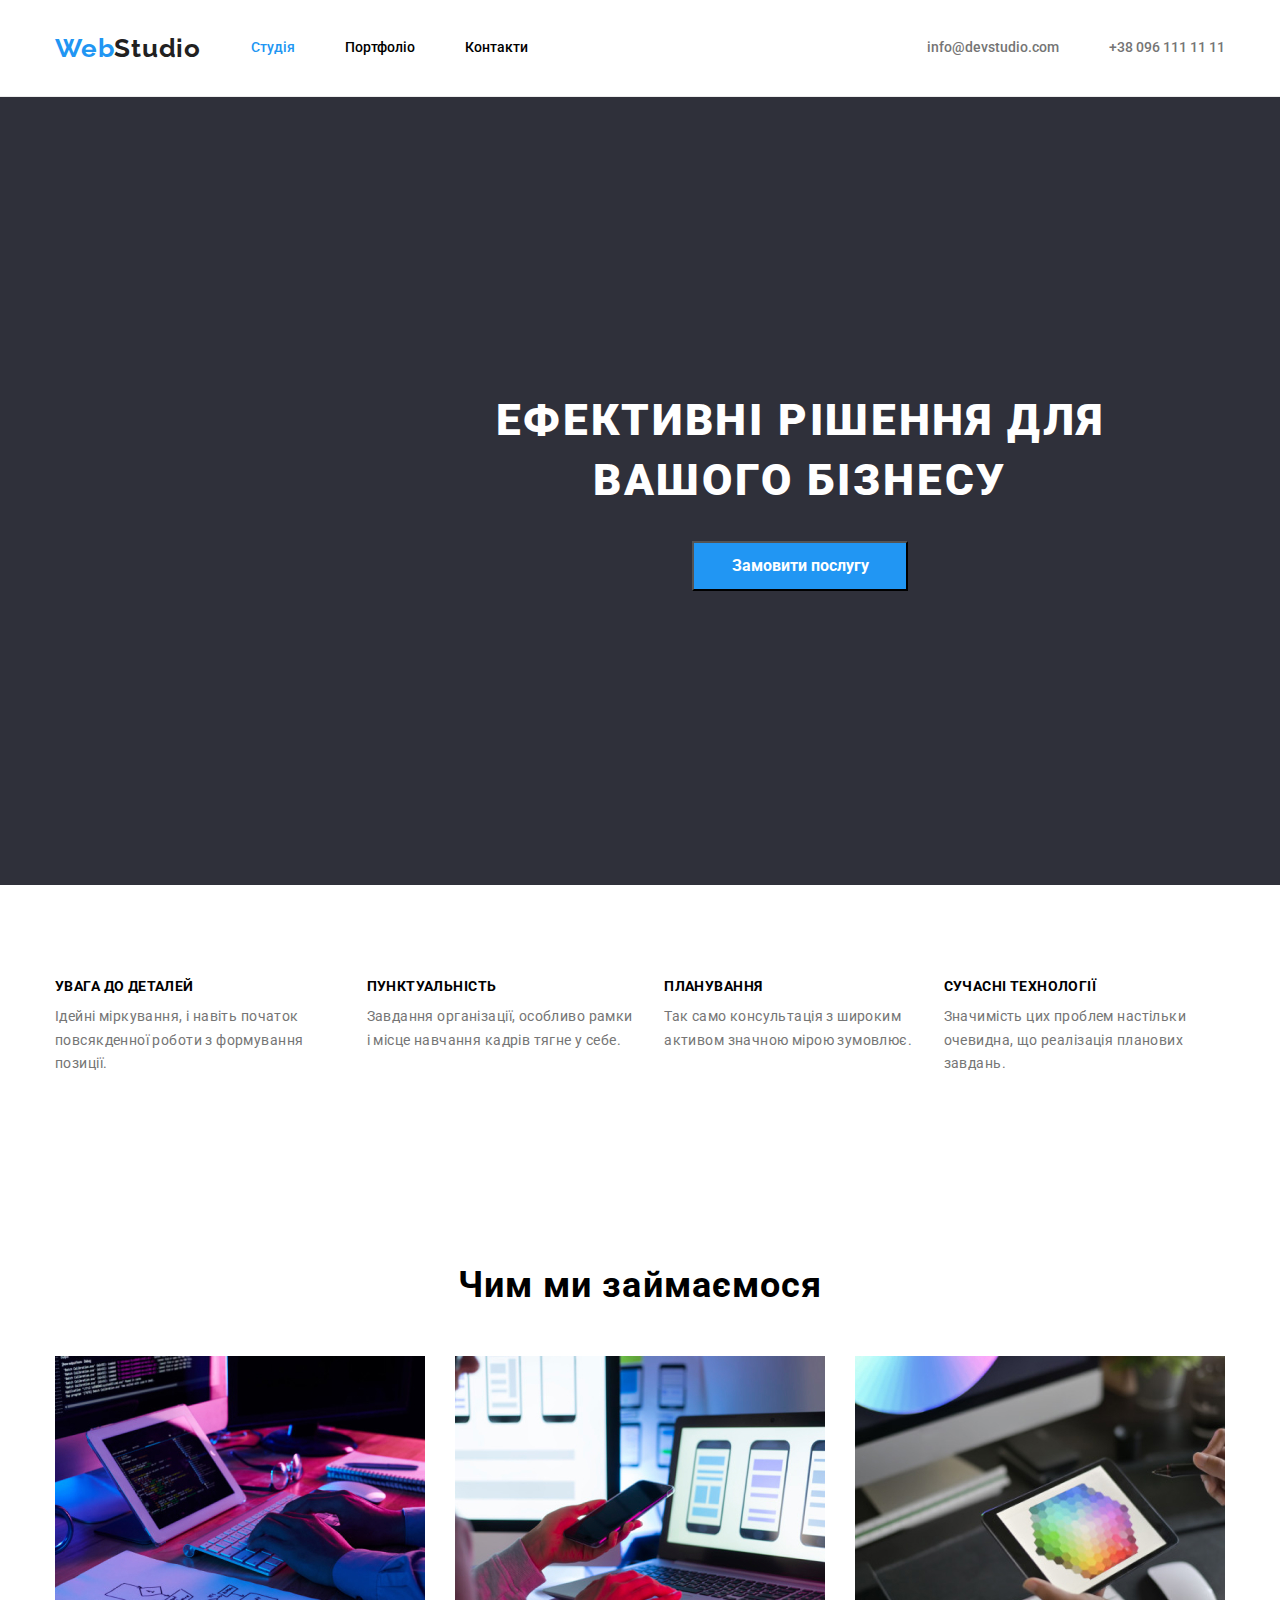
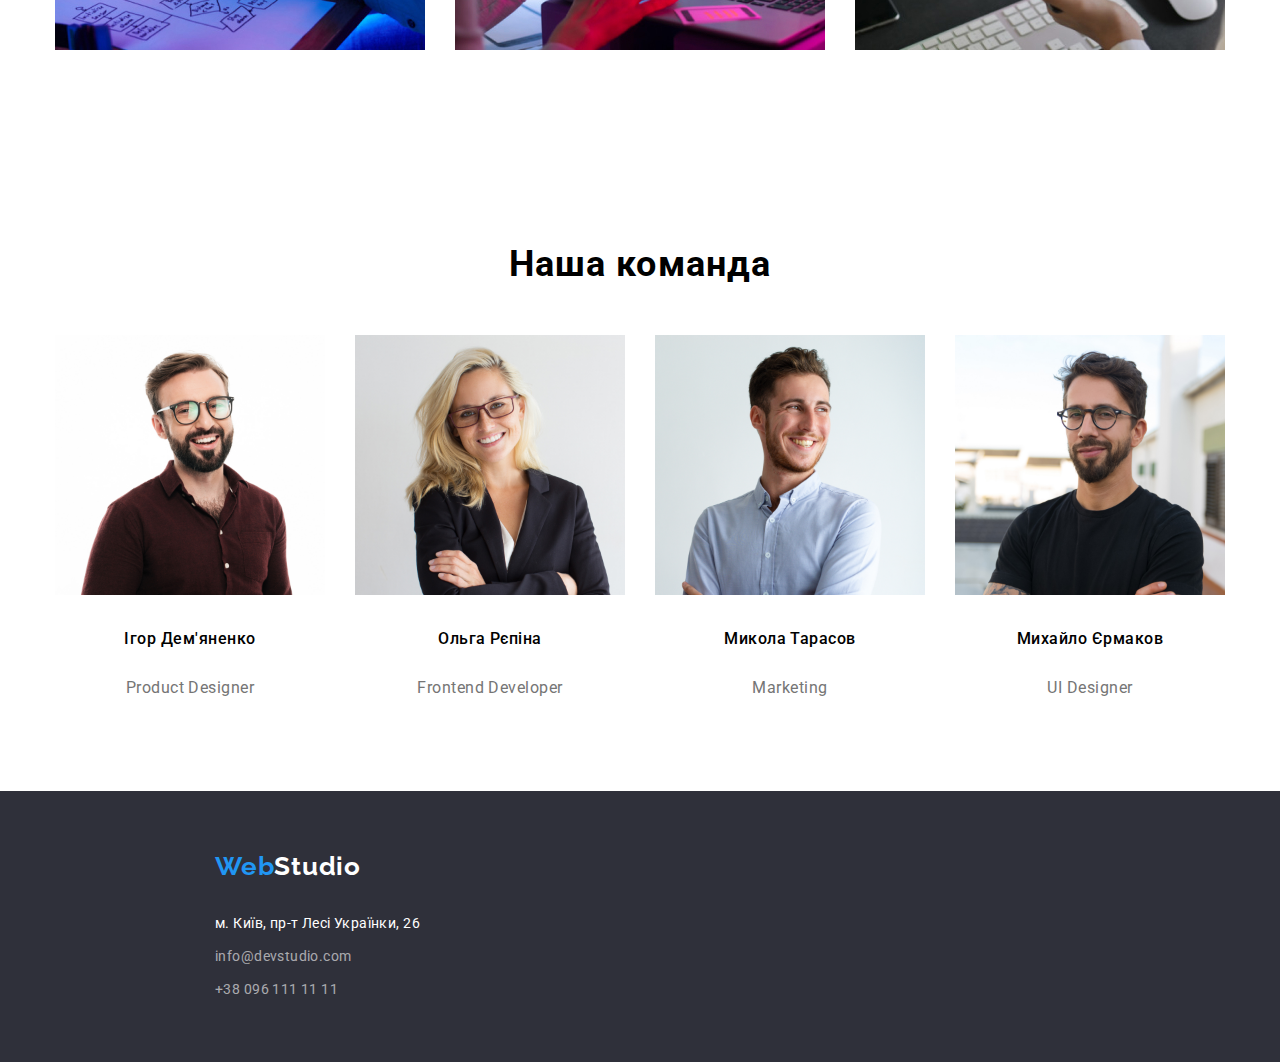
==== index.html @ 7e7a211c "First commit" ====
<!DOCTYPE html>
<html lang="uk">

<head>
  <meta charset="UTF-8" />
  <meta http-equiv="X-UA-Compatible" content="IE=edge" />
  <meta name="viewport" content="width=device-width, initial-scale=1.0" />
  <title>Web Studio</title>
  <link href="https://fonts.googleapis.com/css2?family=Raleway:wght@700&family=Roboto:wght@400;500;700;900&display=swap"
    rel="stylesheet" />
  <link rel="stylesheet"
    href="https://cdnjs.cloudflare.com/ajax/libs/modern-normalize/1.1.0/modern-normalize.min.css" />
  <link rel="stylesheet" href="./css/style.css" />
</head>

<body>
  <!-- Шапка сайта -->
  <header>
    <div class="container main-block">
      <nav class="logo-block">

        <a href="./index.html" class="logo">
          <span class="logo-firstwords">Web</span>Studio
        </a>

        <ul class="blocks">
          <li class="item"><a href="" class="nav-links-stud">Студія</a></li>
          <li class="item"><a href="./portfolio.html" class="nav-links">Портфоліо</a></li>
          <li class="item"><a href="" class="nav-links">Контакти</a></li>
        </ul>
      </nav>
      <ul class="second-blocks">
        <li class="item">
          <a href="mailto:info@devstudio.com" class="nav-links tlf">info@devstudio.com
          </a>
        </li>
        <li class="item">
          <a href="tel:+380961111111" class="nav-links tlf">+38 096 111 11 11</a>
        </li>
      </ul>
    </div>
  </header>
  <main>
    <!-- Герой. Первая секция -->
    <section class="hero section">

      <h1 class="hero-topic">Ефективні рішення для вашого бізнесу</h1>

      <button type="button" class="btn-hero">Замовити послугу</button>

    </section>
    <!-- Вторая секция -->

    <section class="section paramt-section">
      <div class="container">
        <!-- <h2>Друга секція про те як ми працюємо</h2> -->
        <ul class="second-part">
          <li class="item-part">
            <h3 class="advant">УВАГА ДО ДЕТАЛЕЙ</h3>
            <p class="advant-text">
              Ідейні міркування, і навіть початок повсякденної роботи з
              формування позиції.
            </p>
          </li>
          <li class="item-part">
            <h3 class="advant">ПУНКТУАЛЬНІСТЬ</h3>
            <p class="advant-text">
              Завдання організації, особливо рамки і місце навчання кадрів тягне
              у себе.
            </p>
          </li>
          <li class="item-part">
            <h3 class="advant">ПЛАНУВАННЯ</h3>
            <p class="advant-text">
              Так само консультація з широким активом значною мірою зумовлює.
            </p>
          </li>
          <li class="item-part">
            <h3 class="advant">СУЧАСНІ ТЕХНОЛОГІЇ</h3>
            <p class="advant-text">
              Значимість цих проблем настільки очевидна, що реалізація планових
              завдань.
            </p>
          </li>
        </ul>
      </div>
    </section>

    <!-- Третья секция -->

    <section class="section">
      <div class="container">
        <h2 class="about-us">Чим ми займаємося</h2>
        <ul class="third-blocks">
          <li class="three-item">
            <img src="./Image/box1.jpg" alt="Робота з моноблоком" width="370" />
          </li>
          <li class="three-item">
            <img src="./Image/box2.jpg" alt="Робота з лептопом" width="370" />
          </li>
          <li class="three-item">
            <img src="./Image/box3.jpg" alt="Робота з планшетом" width="370" />
          </li>
        </ul>
      </div>
    </section>

    <!-- Четвертая секция -->

    <section class="section">
      <div class="container">
        <h2 class="about-us">Наша команда</h2>
        <ul class="fourth-blocks">
          <li class="fourth-item">
            <img src="./Image/img1.jpg" alt="Ігор Дем'яненко" width="270" class="foto-team" />

            <h3 class="team">Ігор Дем'яненко</h3>
            <p class="team-prof">Product Designer</p>
          </li>
          <li class="fourth-item">
            <img src="./Image/img2.jpg" alt="Ольга Рєпіна" width="270" class="foto-team" />

            <h3 class="team">Ольга Рєпіна</h3>
            <p class="team-prof">Frontend Developer</p>
          </li>
          <li class="fourth-item">
            <img src="./Image/img3.jpg" alt="Микола Тарасов" width="270" class="foto-team" />

            <h3 class="team">Микола Тарасов</h3>
            <p class="team-prof">Marketing</p>
          </li>
          <li class="fourth-item">
            <img src="./Image/img4.jpg" alt="Михайло Єрмаков" width="270" class="foto-team" />

            <h3 class="team">Михайло Єрмаков</h3>
            <p class="team-prof">UI Designer</p>
          </li>
        </ul>
      </div>
    </section>

  </main>
  <!-- Футер -->
  <footer class="bgrfoot-color">
    <div class="foot-blocks">
      <a href="./index.html" class="logo secondword">
        <span class="logo-firstwords">Web</span>Studio
      </a>
    </div>
    <address class="all-adr">
      <span class="fotadr"> м. Київ, пр-т Лесі Українки, 26 </span>
      <a href="mailto:info@devstudio.com" class="adr-foot">info@devstudio.com</a>
      <a href="tel:+380961111111" class="adr-foot">+38 096 111 11 11</a>
    </address>
  </footer>
</body>

</html>
---- css/style.css ----
.container {
  width: 1200px;
  margin: 0 auto;
  padding: 0 15px;
  /* background-color: tomato; */
}
.section {
  padding-top: 94px;
  padding-bottom: 94px;
  /* background-color: green; */
}

:root {
  --color-white-fontbgr: #ffffff;
  --primary-text-color: #212121;
  --button-wordfirst-color: #2196f3;
  --text-other-color: #757575;
  --footer-herobgr-color: #2f303a;
  --adress-footer-color: rgba(255, 255, 255, 0.6);
  --button-portfolio-color: #f5f4fa;
}
header {
  border-bottom: 1px solid #ececec;
}
h1,
h2,
h3,
h4,
h5,
h6,
ul,
p {
  margin: 0;
  padding: 0;
}

body {
  background-color: var(--color-white-fontbgr);
  color: var(--primary-text-colo);
  font-family: "Roboto", sans-serif;
  font-style: normal;
}
ul {
  list-style: none;
}

/* Header */
.main-block {
  display: flex;
  align-items: center;
  justify-content: space-between;
}
.logo-block {
  display: flex;

  margin-right: 50px;
  align-items: center;
}
.logo {
  font-family: "Raleway";
  font-weight: 700;
  font-size: 26px;
  line-height: 1.19;
  letter-spacing: 0.03em;

  color: var(--primary-text-color);
  margin-right: 50px;
  text-decoration: none;
}
.logo-firstwords {
  color: var(--button-wordfirst-color);
}
.blocks {
  display: flex;
}
.nav-links {
  display: block;
  font-weight: 500;
  font-size: 14px;
  line-height: 1.14;
  color: var(--primary-text-colo);
  text-decoration: none;
  padding-top: 40px;
  padding-bottom: 40px;
}

.nav-links-stud {
  display: block;
  font-weight: 500;
  font-size: 14px;
  line-height: 1.14;
  color: var(--button-wordfirst-color);
  text-decoration: none;
  padding-top: 40px;
  padding-bottom: 40px;
}

.nav-links:hover,
.nav-links:focus {
  color: var(--button-wordfirst-color);
}

.item:not(:last-child) {
  margin-right: 50px;
}
.second-blocks {
  display: flex;
}
.second-blocks .item:not(:last-child) {
  margin-right: 50px;
}

.tlf {
  color: var(--text-other-color);
}

/* Hero */
.hero {
  width: 1600px;
  background-color: var(--footer-herobgr-color);
}
.hero-topic {
  font-weight: 900;
  font-size: 44px;
  line-height: 1.36;
  letter-spacing: 0.06em;
  text-transform: uppercase;
  color: var(--color-white-fontbgr);
  margin-left: auto;
  margin-right: auto;
  margin-bottom: 30px;
  margin-top: 200px;
  padding-left: 452px;
  padding-right: 452px;
  text-align: center;
}
.btn-hero {
  background-color: var(--button-wordfirst-color);
  color: var(--color-white-fontbgr);
  width: 216px;
  height: 50px;
  left: 580px;
  top: 424px;
  font-weight: 700;
  font-size: 16px;
  line-height: 1.88;
  cursor: pointer;
  margin-left: 692px;
  margin-right: 692px;
  margin-bottom: 200px;
}

/* Second section */
.second-section {
  margin-bottom: 94px;
}
.advant {
  font-weight: 700;
  font-size: 14px;
  line-height: 1.14;
  letter-spacing: 0.03em;
  text-transform: uppercase;
  margin-bottom: 10px;
}
.advant-text {
  font-weight: 400;
  font-size: 14px;
  line-height: 1.71;
  letter-spacing: 0.03em;
  color: var(--text-other-color);
}
.second-part {
  display: flex;
}
.second-part .item-part:not(:last-child) {
  margin-right: 30px;
}

/* Third section */
.about-us {
  font-weight: 700;
  font-size: 36px;
  line-height: 1.17;
  letter-spacing: 0.03em;
  text-align: center;
  margin-bottom: 50px;
}
.third-blocks {
  display: flex;
  padding-left: 0;
}
.third-blocks .three-item:not(:last-child) {
  margin-right: 30px;
}
/* Fourth section */
.team {
  font-weight: 500;
  font-size: 16px;
  line-height: 1.19;
  letter-spacing: 0.03em;
  margin-bottom: 30px;
  text-align: center;
}
.team-prof {
  font-size: 16px;
  line-height: 1.19;
  letter-spacing: 0.03em;
  color: var(--text-other-color);
  text-align: center;
}
.foto-team {
  margin-bottom: 30px;
}
.fourth-blocks {
  display: flex;
  padding-left: 0;
}
.fourth-blocks .fourth-item:not(:last-child) {
  margin-right: 30px;
}
/* Page portfolio */
.btn-portfol {
  width: 125px;
  height: 38px;
  left: 593px;
  top: 174px;
  background-color: var(--button-portfolio-color);

  font-weight: 500;
  font-size: 16px;
  line-height: 1.62;
  letter-spacing: 0.03em;
  cursor: pointer;
}

.btn-portfol:hover,
.btn-portfol:focus {
  background-color: var(--button-wordfirst-color);
  color: var(--color-white-fontbgr);
}
.our-block {
  display: flex;
  justify-content: space-between;
  flex-wrap: wrap;
}
.our-block .our-item {
  margin-bottom: 30px;
}
.our-item {
  border: 1px solid #eeeeee;
}
.bottom-section .botsec-item:not(:last-child) {
  margin-right: 8px;
}
.bottom-section {
  display: flex;
  margin-bottom: 34px;
  justify-content: center;
}
.name-client {
  font-weight: 700;
  font-size: 18px;
  line-height: 2;
  letter-spacing: 0.06em;
  color: var(--primary-text-colo);
  text-decoration: none;
}
.text-client {
  font-size: 16px;
  line-height: 1.88;
  letter-spacing: 0.03em;
  color: var(--text-other-color);
  text-decoration: none;
  padding-left: 24px;
}
.firma-client {
  font-weight: 700;
  font-size: 18px;
  line-height: 2;
  letter-spacing: 0.06em;
  color: var(--primary-text-color);
  margin-bottom: 4px;
  padding-left: 24px;
}

/* Footer */
.all-adr {
  display: flex;
  font-style: normal;
  font-weight: 400;
  font-size: 14px;
  line-height: 1.71;
  letter-spacing: 0.03em;
  color: var(--color-white-fontbgr);
  flex-direction: column;
}
.bgrfoot-color {
  background-color: var(--footer-herobgr-color);
  padding-top: 60px;
  padding-left: 215px;
}
.secondword {
  color: var(--color-white-fontbgr);
  text-shadow: none;
}
.foot-blocks {
  margin-bottom: 30px;
}
.fotadr {
  margin-bottom: 9px;
}
.all-adr .adr-foot {
  margin-bottom: 9px;
}
.all-adr .adr-foot:last-child {
  margin-bottom: 60px;
}
.adr-foot {
  font-size: 14px;
  line-height: 1.71;
  letter-spacing: 0.03em;
  color: rgba(255, 255, 255, 0.6);
  text-decoration: none;
}
.adr-foot:hover,
.adr-foot:focus {
  color: var(--button-wordfirst-color);
}

.foto-client {
  margin-bottom: 20px;
}
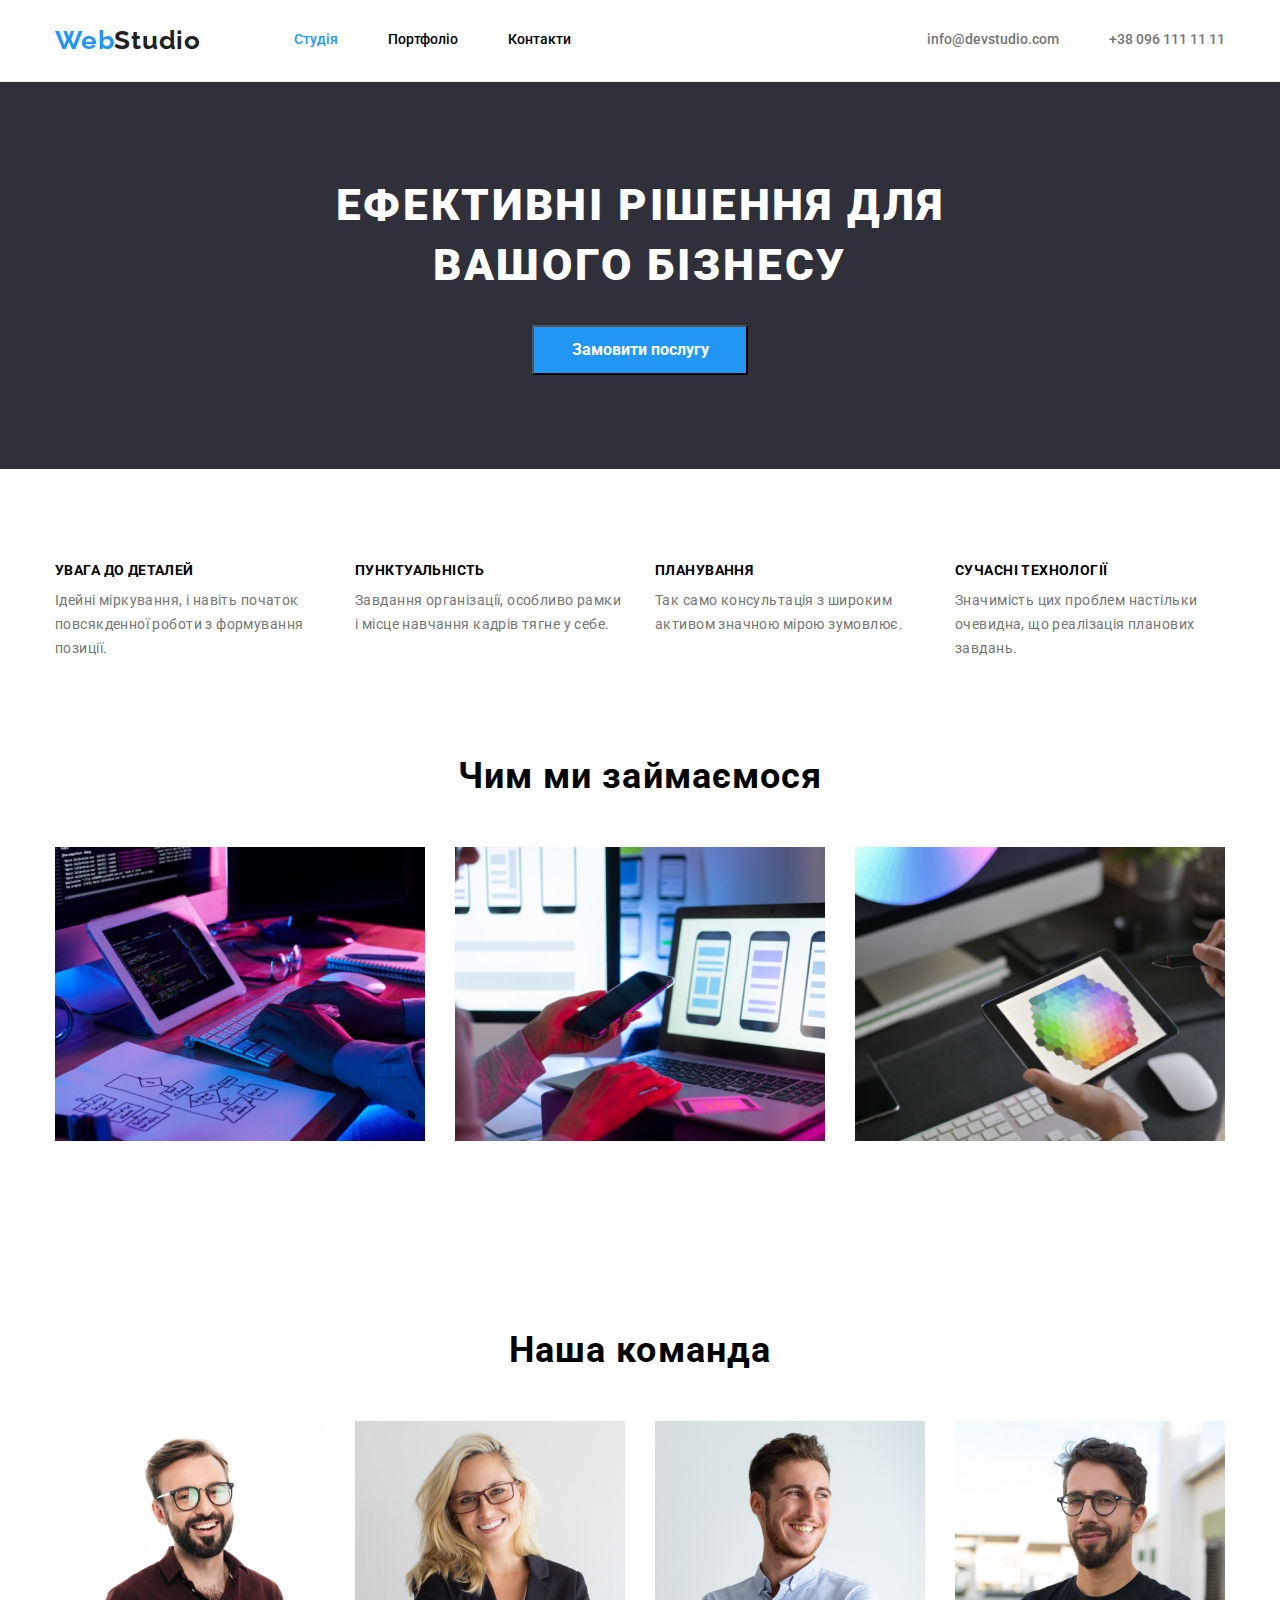
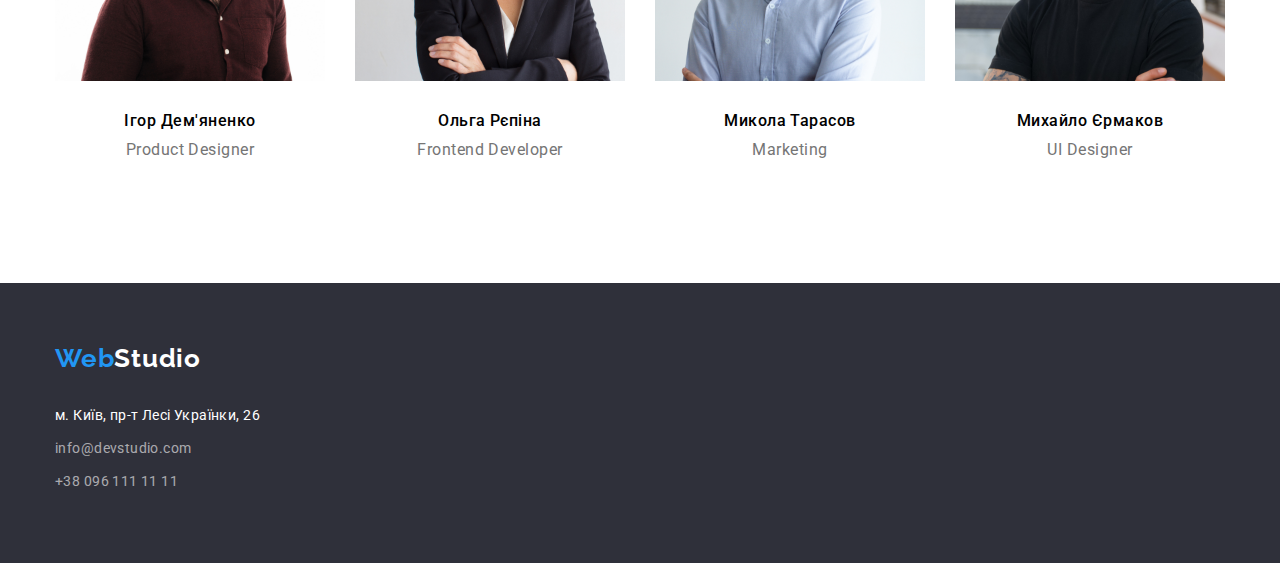
==== commit 0bca97f2: "Fixed mistaks" ====
--- a/index.html
+++ b/index.html
@@ -43,11 +43,11 @@
   <main>
     <!-- Герой. Первая секция -->
     <section class="hero section">
+      <div class="container">
+        <h1 class="hero-topic">Ефективні рішення для вашого бізнесу</h1>
 
-      <h1 class="hero-topic">Ефективні рішення для вашого бізнесу</h1>
-
-      <button type="button" class="btn-hero">Замовити послугу</button>
-
+        <button type="button" class="btn-hero">Замовити послугу</button>
+      </div>
     </section>
     <!-- Вторая секция -->
 
@@ -93,13 +93,13 @@
         <h2 class="about-us">Чим ми займаємося</h2>
         <ul class="third-blocks">
           <li class="three-item">
-            <img src="./Image/box1.jpg" alt="Робота з моноблоком" width="370" />
+            <img src="./Image/box1.jpg" alt="Робота з моноблоком" width="370" class="picter-four" />
           </li>
           <li class="three-item">
-            <img src="./Image/box2.jpg" alt="Робота з лептопом" width="370" />
+            <img src="./Image/box2.jpg" alt="Робота з лептопом" width="370" class="picter-four" />
           </li>
           <li class="three-item">
-            <img src="./Image/box3.jpg" alt="Робота з планшетом" width="370" />
+            <img src="./Image/box3.jpg" alt="Робота з планшетом" width="370" class="picter-four" />
           </li>
         </ul>
       </div>
@@ -113,27 +113,31 @@
         <ul class="fourth-blocks">
           <li class="fourth-item">
             <img src="./Image/img1.jpg" alt="Ігор Дем'яненко" width="270" class="foto-team" />
-
-            <h3 class="team">Ігор Дем'яненко</h3>
-            <p class="team-prof">Product Designer</p>
+            <div class="name-prof">
+              <h3 class="team">Ігор Дем'яненко</h3>
+              <p class="team-prof">Product Designer</p>
+            </div>
           </li>
           <li class="fourth-item">
             <img src="./Image/img2.jpg" alt="Ольга Рєпіна" width="270" class="foto-team" />
-
-            <h3 class="team">Ольга Рєпіна</h3>
-            <p class="team-prof">Frontend Developer</p>
+            <div class="name-prof">
+              <h3 class="team">Ольга Рєпіна</h3>
+              <p class="team-prof">Frontend Developer</p>
+            </div>
           </li>
           <li class="fourth-item">
             <img src="./Image/img3.jpg" alt="Микола Тарасов" width="270" class="foto-team" />
-
-            <h3 class="team">Микола Тарасов</h3>
-            <p class="team-prof">Marketing</p>
+            <div class="name-prof">
+              <h3 class="team">Микола Тарасов</h3>
+              <p class="team-prof">Marketing</p>
+            </div>
           </li>
           <li class="fourth-item">
             <img src="./Image/img4.jpg" alt="Михайло Єрмаков" width="270" class="foto-team" />
-
-            <h3 class="team">Михайло Єрмаков</h3>
-            <p class="team-prof">UI Designer</p>
+            <div class="name-prof">
+              <h3 class="team">Михайло Єрмаков</h3>
+              <p class="team-prof">UI Designer</p>
+            </div>
           </li>
         </ul>
       </div>
@@ -142,16 +146,18 @@
   </main>
   <!-- Футер -->
   <footer class="bgrfoot-color">
-    <div class="foot-blocks">
+    <div class="container">
+
       <a href="./index.html" class="logo secondword">
         <span class="logo-firstwords">Web</span>Studio
       </a>
+
+      <address class="all-adr">
+        <span class="fotadr"> м. Київ, пр-т Лесі Українки, 26 </span>
+        <a href="mailto:info@devstudio.com" class="adr-foot">info@devstudio.com</a>
+        <a href="tel:+380961111111" class="adr-foot">+38 096 111 11 11</a>
+      </address>
     </div>
-    <address class="all-adr">
-      <span class="fotadr"> м. Київ, пр-т Лесі Українки, 26 </span>
-      <a href="mailto:info@devstudio.com" class="adr-foot">info@devstudio.com</a>
-      <a href="tel:+380961111111" class="adr-foot">+38 096 111 11 11</a>
-    </address>
   </footer>
 </body>
 
--- a/css/style.css
+++ b/css/style.css
@@ -53,7 +53,6 @@
 .logo-block {
   display: flex;
 
-  margin-right: 50px;
   align-items: center;
 }
 .logo {
@@ -64,7 +63,7 @@
   letter-spacing: 0.03em;
 
   color: var(--primary-text-color);
-  margin-right: 50px;
+  margin-right: 93px;
   text-decoration: none;
 }
 .logo-firstwords {
@@ -80,8 +79,8 @@
   line-height: 1.14;
   color: var(--primary-text-colo);
   text-decoration: none;
-  padding-top: 40px;
-  padding-bottom: 40px;
+  padding-top: 32.4px;
+  padding-bottom: 32.4px;
 }
 
 .nav-links-stud {
@@ -91,8 +90,8 @@
   line-height: 1.14;
   color: var(--button-wordfirst-color);
   text-decoration: none;
-  padding-top: 40px;
-  padding-bottom: 40px;
+  padding-top: 32.4px;
+  padding-bottom: 32.4px;
 }
 
 .nav-links:hover,
@@ -116,10 +115,11 @@
 
 /* Hero */
 .hero {
-  width: 1600px;
+  max-width: 1600px;
   background-color: var(--footer-herobgr-color);
 }
 .hero-topic {
+  width: 696px;
   font-weight: 900;
   font-size: 44px;
   line-height: 1.36;
@@ -129,9 +129,7 @@
   margin-left: auto;
   margin-right: auto;
   margin-bottom: 30px;
-  margin-top: 200px;
-  padding-left: 452px;
-  padding-right: 452px;
+
   text-align: center;
 }
 .btn-hero {
@@ -145,9 +143,9 @@
   font-size: 16px;
   line-height: 1.88;
   cursor: pointer;
-  margin-left: 692px;
-  margin-right: 692px;
-  margin-bottom: 200px;
+  display: block;
+  margin-left: auto;
+  margin-right: auto;
 }
 
 /* Second section */
@@ -175,6 +173,12 @@
 .second-part .item-part:not(:last-child) {
   margin-right: 30px;
 }
+.item-part {
+  width: 270px;
+}
+.paramt-section {
+  padding-bottom: 0;
+}
 
 /* Third section */
 .about-us {
@@ -191,6 +195,9 @@
 }
 .third-blocks .three-item:not(:last-child) {
   margin-right: 30px;
+}
+.picter-four {
+  display: block;
 }
 /* Fourth section */
 .team {
@@ -198,7 +205,7 @@
   font-size: 16px;
   line-height: 1.19;
   letter-spacing: 0.03em;
-  margin-bottom: 30px;
+  margin-bottom: 10px;
   text-align: center;
 }
 .team-prof {
@@ -209,7 +216,7 @@
   text-align: center;
 }
 .foto-team {
-  margin-bottom: 30px;
+  display: block;
 }
 .fourth-blocks {
   display: flex;
@@ -217,6 +224,10 @@
 }
 .fourth-blocks .fourth-item:not(:last-child) {
   margin-right: 30px;
+}
+.name-prof {
+  padding-top: 30px;
+  padding-bottom: 30px;
 }
 /* Page portfolio */
 .btn-portfol {
@@ -231,8 +242,18 @@
   line-height: 1.62;
   letter-spacing: 0.03em;
   cursor: pointer;
-}
-
+  padding: 6px, 22px, 6px, 22px;
+}
+.our-item {
+  margin-right: 30px;
+  margin-bottom: 30px;
+}
+.our-item:nth-child(3n) {
+  margin-right: 0;
+}
+.our-item:nth-last-child(-1n + 3) {
+  margin-bottom: 0;
+}
 .btn-portfol:hover,
 .btn-portfol:focus {
   background-color: var(--button-wordfirst-color);
@@ -240,21 +261,15 @@
 }
 .our-block {
   display: flex;
-  justify-content: space-between;
   flex-wrap: wrap;
 }
-.our-block .our-item {
-  margin-bottom: 30px;
-}
-.our-item {
-  border: 1px solid #eeeeee;
-}
+
 .bottom-section .botsec-item:not(:last-child) {
   margin-right: 8px;
 }
 .bottom-section {
   display: flex;
-  margin-bottom: 34px;
+  margin-bottom: 50px;
   justify-content: center;
 }
 .name-client {
@@ -271,7 +286,6 @@
   letter-spacing: 0.03em;
   color: var(--text-other-color);
   text-decoration: none;
-  padding-left: 24px;
 }
 .firma-client {
   font-weight: 700;
@@ -280,12 +294,23 @@
   letter-spacing: 0.06em;
   color: var(--primary-text-color);
   margin-bottom: 4px;
+}
+.foto-client {
+  display: block;
+  margin-bottom: 0;
+}
+.firm-text {
+  padding-top: 20px;
+  padding-bottom: 20px;
   padding-left: 24px;
+  padding-right: 24px;
+  border-left: 1px solid #eeeeee;
+  border-right: 1px solid #eeeeee;
+  border-bottom: 1px solid #eeeeee;
 }
 
 /* Footer */
 .all-adr {
-  display: flex;
   font-style: normal;
   font-weight: 400;
   font-size: 14px;
@@ -297,25 +322,26 @@
 .bgrfoot-color {
   background-color: var(--footer-herobgr-color);
   padding-top: 60px;
-  padding-left: 215px;
+  padding-bottom: 60px;
+  max-width: 1600px;
 }
 .secondword {
+  display: block;
   color: var(--color-white-fontbgr);
   text-shadow: none;
-}
-.foot-blocks {
   margin-bottom: 30px;
 }
+
 .fotadr {
+  display: block;
   margin-bottom: 9px;
 }
 .all-adr .adr-foot {
   margin-bottom: 9px;
 }
-.all-adr .adr-foot:last-child {
-  margin-bottom: 60px;
-}
+
 .adr-foot {
+  display: block;
   font-size: 14px;
   line-height: 1.71;
   letter-spacing: 0.03em;
@@ -326,7 +352,3 @@
 .adr-foot:focus {
   color: var(--button-wordfirst-color);
 }
-
-.foto-client {
-  margin-bottom: 20px;
-}
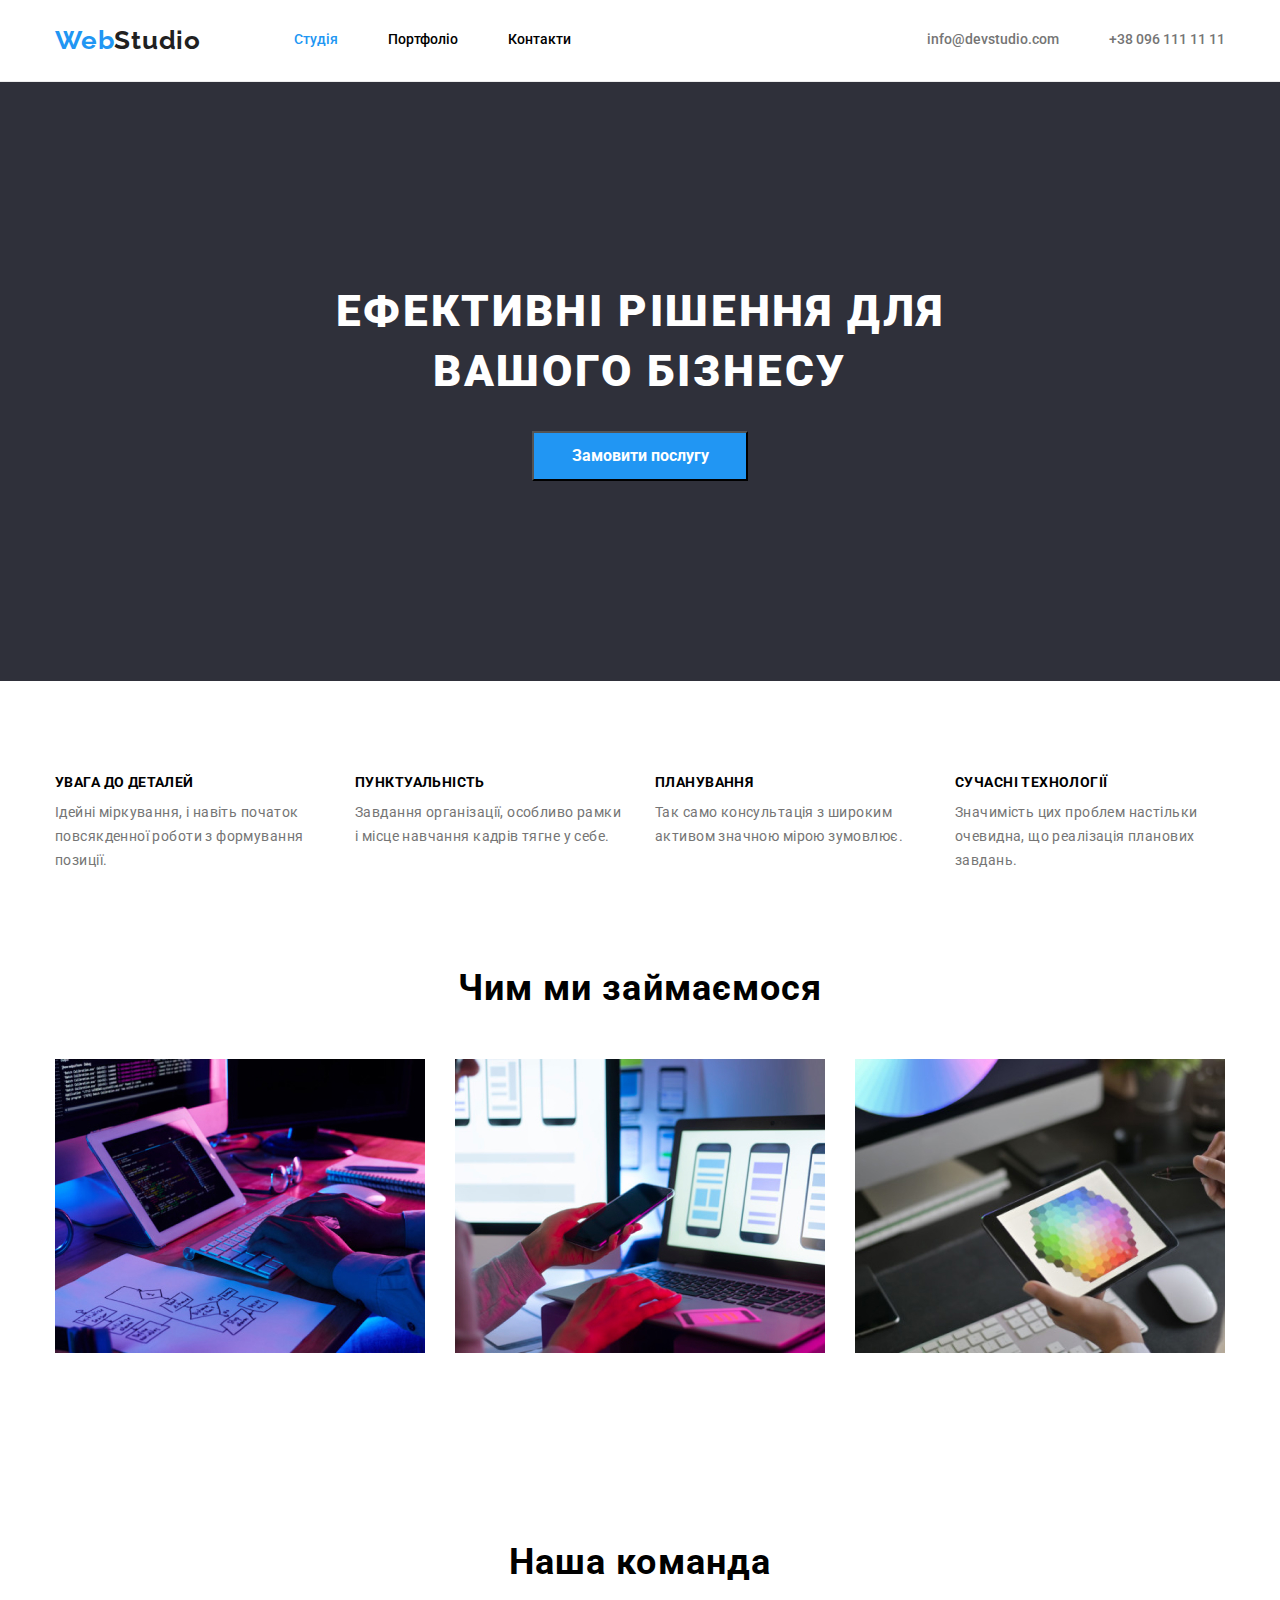
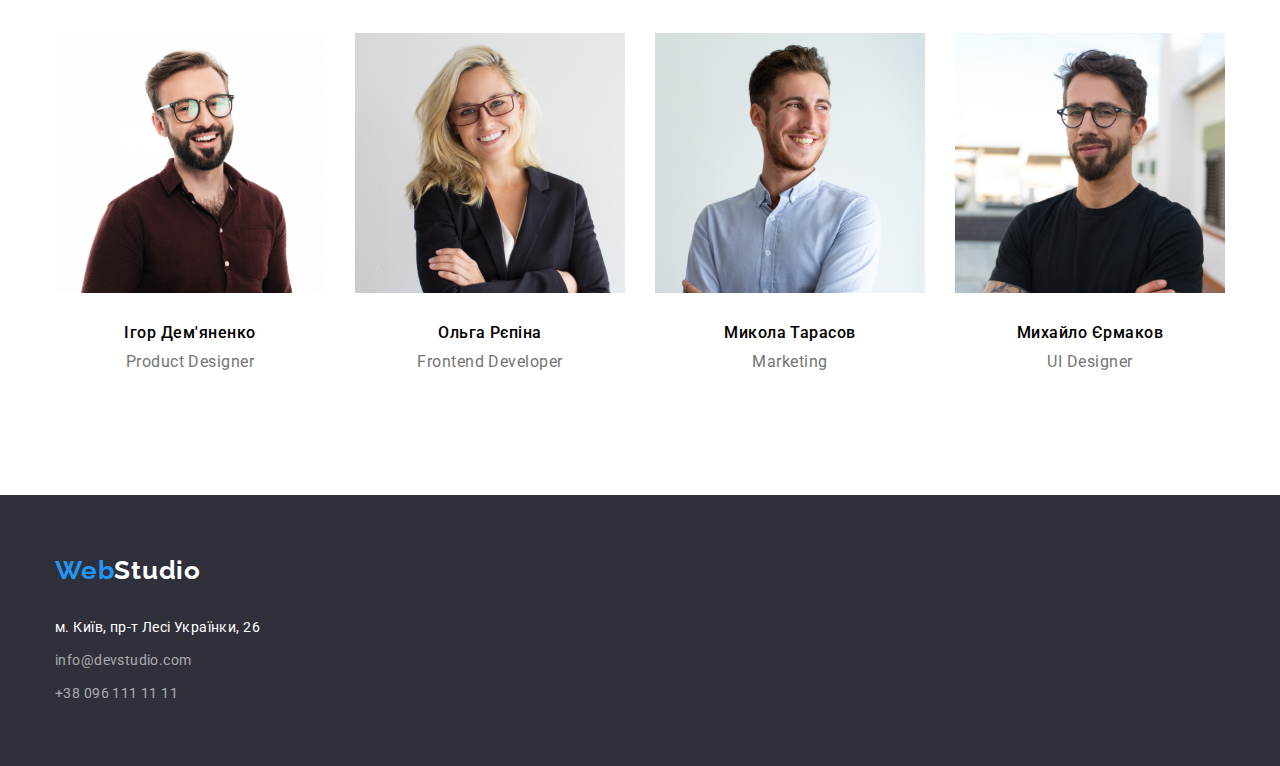
==== commit e37a49fb: "Finaly fixed" ====
--- a/index.html
+++ b/index.html
@@ -155,7 +155,7 @@
       <address class="all-adr">
         <span class="fotadr"> м. Київ, пр-т Лесі Українки, 26 </span>
         <a href="mailto:info@devstudio.com" class="adr-foot">info@devstudio.com</a>
-        <a href="tel:+380961111111" class="adr-foot">+38 096 111 11 11</a>
+        <a href="tel:+380961111111" class="adr-foot tlf-foot">+38 096 111 11 11</a>
       </address>
     </div>
   </footer>
--- a/css/style.css
+++ b/css/style.css
@@ -116,6 +116,10 @@
 /* Hero */
 .hero {
   max-width: 1600px;
+  margin-left: auto;
+  margin-right: auto;
+  padding-top: 200px;
+  padding-bottom: 200px;
   background-color: var(--footer-herobgr-color);
 }
 .hero-topic {
@@ -231,18 +235,16 @@
 }
 /* Page portfolio */
 .btn-portfol {
-  width: 125px;
-  height: 38px;
-  left: 593px;
-  top: 174px;
   background-color: var(--button-portfolio-color);
-
   font-weight: 500;
   font-size: 16px;
   line-height: 1.62;
   letter-spacing: 0.03em;
   cursor: pointer;
-  padding: 6px, 22px, 6px, 22px;
+  padding-top: 6px;
+  padding-right: 22px;
+  padding-bottom: 6px;
+  padding-left: 22px;
 }
 .our-item {
   margin-right: 30px;
@@ -317,13 +319,13 @@
   line-height: 1.71;
   letter-spacing: 0.03em;
   color: var(--color-white-fontbgr);
-  flex-direction: column;
 }
 .bgrfoot-color {
   background-color: var(--footer-herobgr-color);
   padding-top: 60px;
   padding-bottom: 60px;
-  max-width: 1600px;
+  margin-right: auto;
+  margin-left: auto;
 }
 .secondword {
   display: block;
@@ -347,6 +349,9 @@
   letter-spacing: 0.03em;
   color: rgba(255, 255, 255, 0.6);
   text-decoration: none;
+}
+.all-adr .tlf-foot {
+  margin-bottom: 0;
 }
 .adr-foot:hover,
 .adr-foot:focus {
